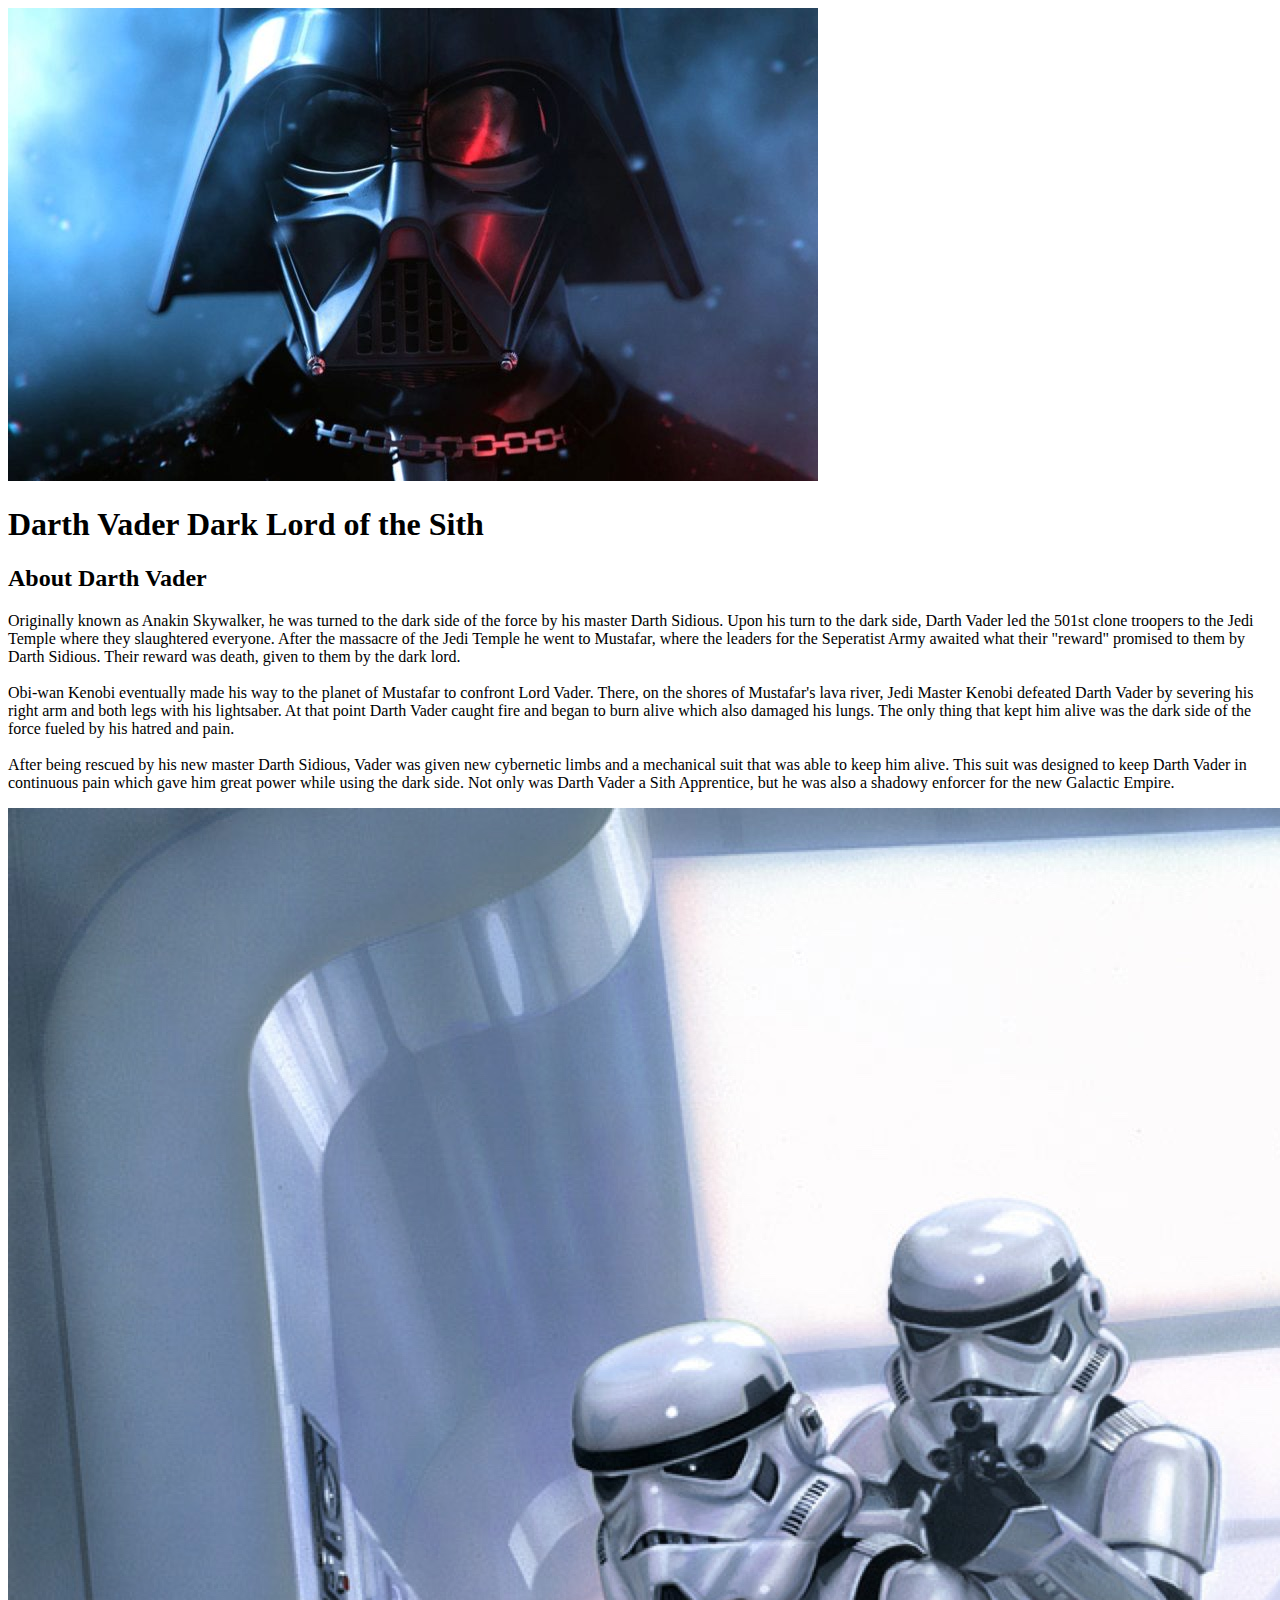
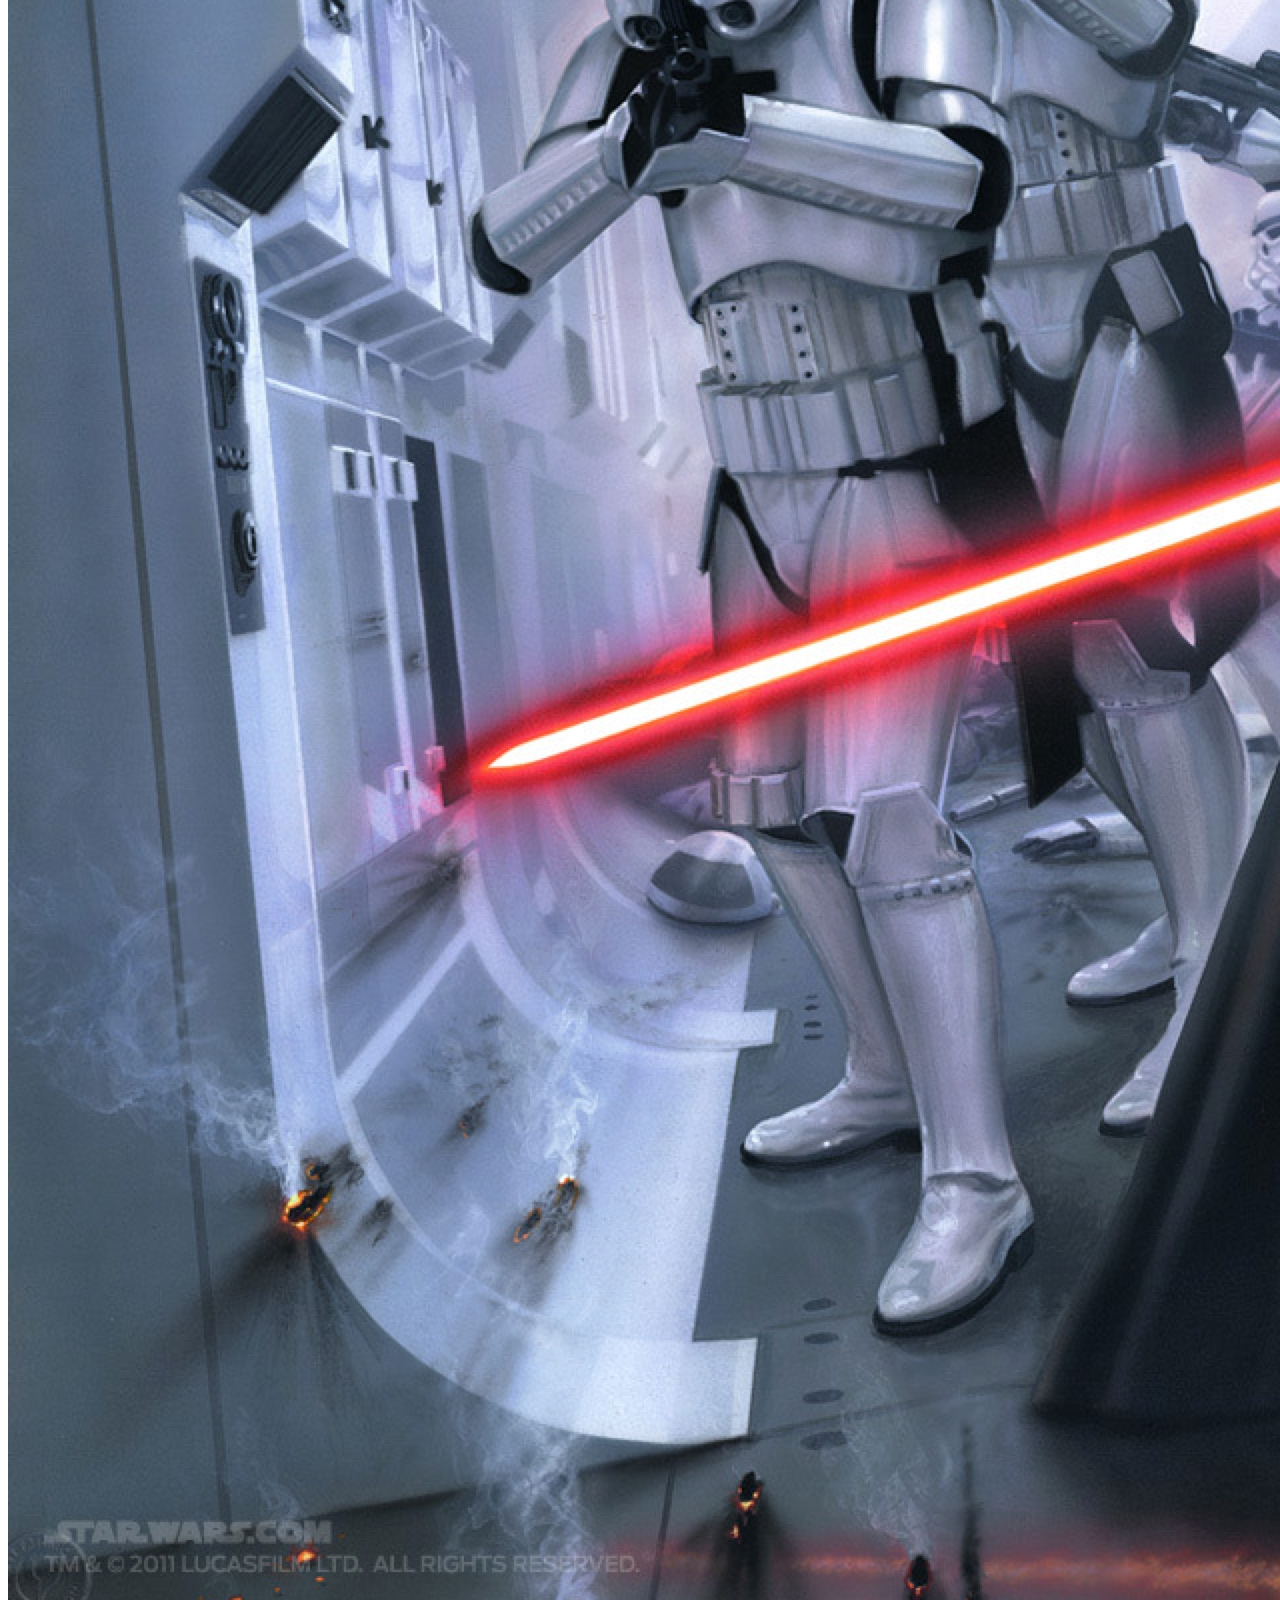
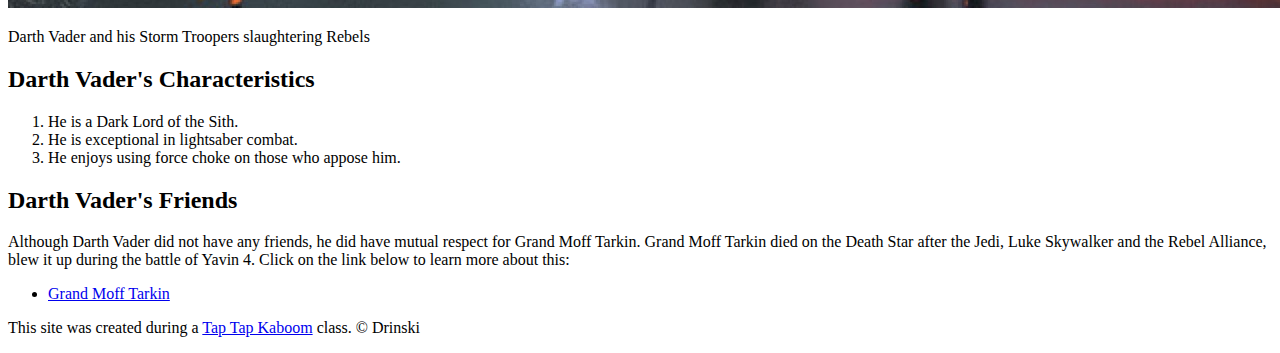
==== index.html @ aaceafe4 "Added our character's index.html file and a few images." ====
<!DOCTYPE html>
<html>
<head>
	<title>Darth Vader</title>
	<link rel="icon" href="img/darth-vader-avatar.jpeg">
</head>
<body>
	<!-- header element -->
	<header>
		<img src="img/darth-vader-avatar.jpeg">
		<h1>Darth Vader Dark Lord of the Sith</h1>
	</header>

	<!-- main element -->
	<main>
		<h2>About Darth Vader</h2>
		<p>Originally known as Anakin Skywalker, he was turned to the dark side of the force by his master Darth Sidious. Upon his turn to the dark side, Darth Vader led the 501st clone troopers to the Jedi Temple where they slaughtered everyone. After the massacre of the Jedi Temple he went to Mustafar, where the leaders for the Seperatist Army awaited what their "reward" promised to them by Darth Sidious. Their reward was death, given to them by the dark lord. <br><br> Obi-wan Kenobi eventually made his way to the planet of Mustafar to confront Lord Vader. There, on the shores of Mustafar's lava river, Jedi Master Kenobi defeated Darth Vader by severing his right arm and both legs with his lightsaber. At that point Darth Vader caught fire and began to burn alive which also damaged his lungs. The only thing that kept him alive was the dark side of the force fueled by his hatred and pain. <br><br> After being rescued by his new master Darth Sidious, Vader was given new cybernetic limbs and a mechanical suit that was able to keep him alive. This suit was designed to keep Darth Vader in continuous pain which gave him great power while using the dark side. Not only was Darth Vader a Sith Apprentice, but he was also a shadowy enforcer for the new Galactic Empire.</p>
		<img src="img/darth-vader-big.jpeg">
		<p>Darth Vader and his Storm Troopers slaughtering Rebels</p>

		<!-- Characteristics -->
		<h2>Darth Vader's Characteristics</h2>
		<ol>
			<li>He is a Dark Lord of the Sith.</li>
			<li>He is exceptional in lightsaber combat.</li>
			<li>He enjoys using force choke on those who appose him.</li>
		</ol>

		<!-- Friends -->
		<h2>Darth Vader's Friends</h2>
		<p>Although Darth Vader did not have any friends, he did have mutual respect for Grand Moff Tarkin. Grand Moff Tarkin died on the Death Star after the Jedi, Luke Skywalker and the Rebel Alliance, blew it up during the battle of Yavin 4. Click on the link below to learn more about this:</p>
		<ul>
			<li><a target="_blank" href="https://youtu.be/3odFDljJhqM">Grand Moff Tarkin</a></li>
		</ul>
	</main>

	<!-- Footer element -->
	<footer>
		<p>This site was created during a <a target="_blank" href="https://taptapkaboom.com">Tap Tap Kaboom</a> class. &copy; Drinski</p>
	</footer>

</body>
</html>
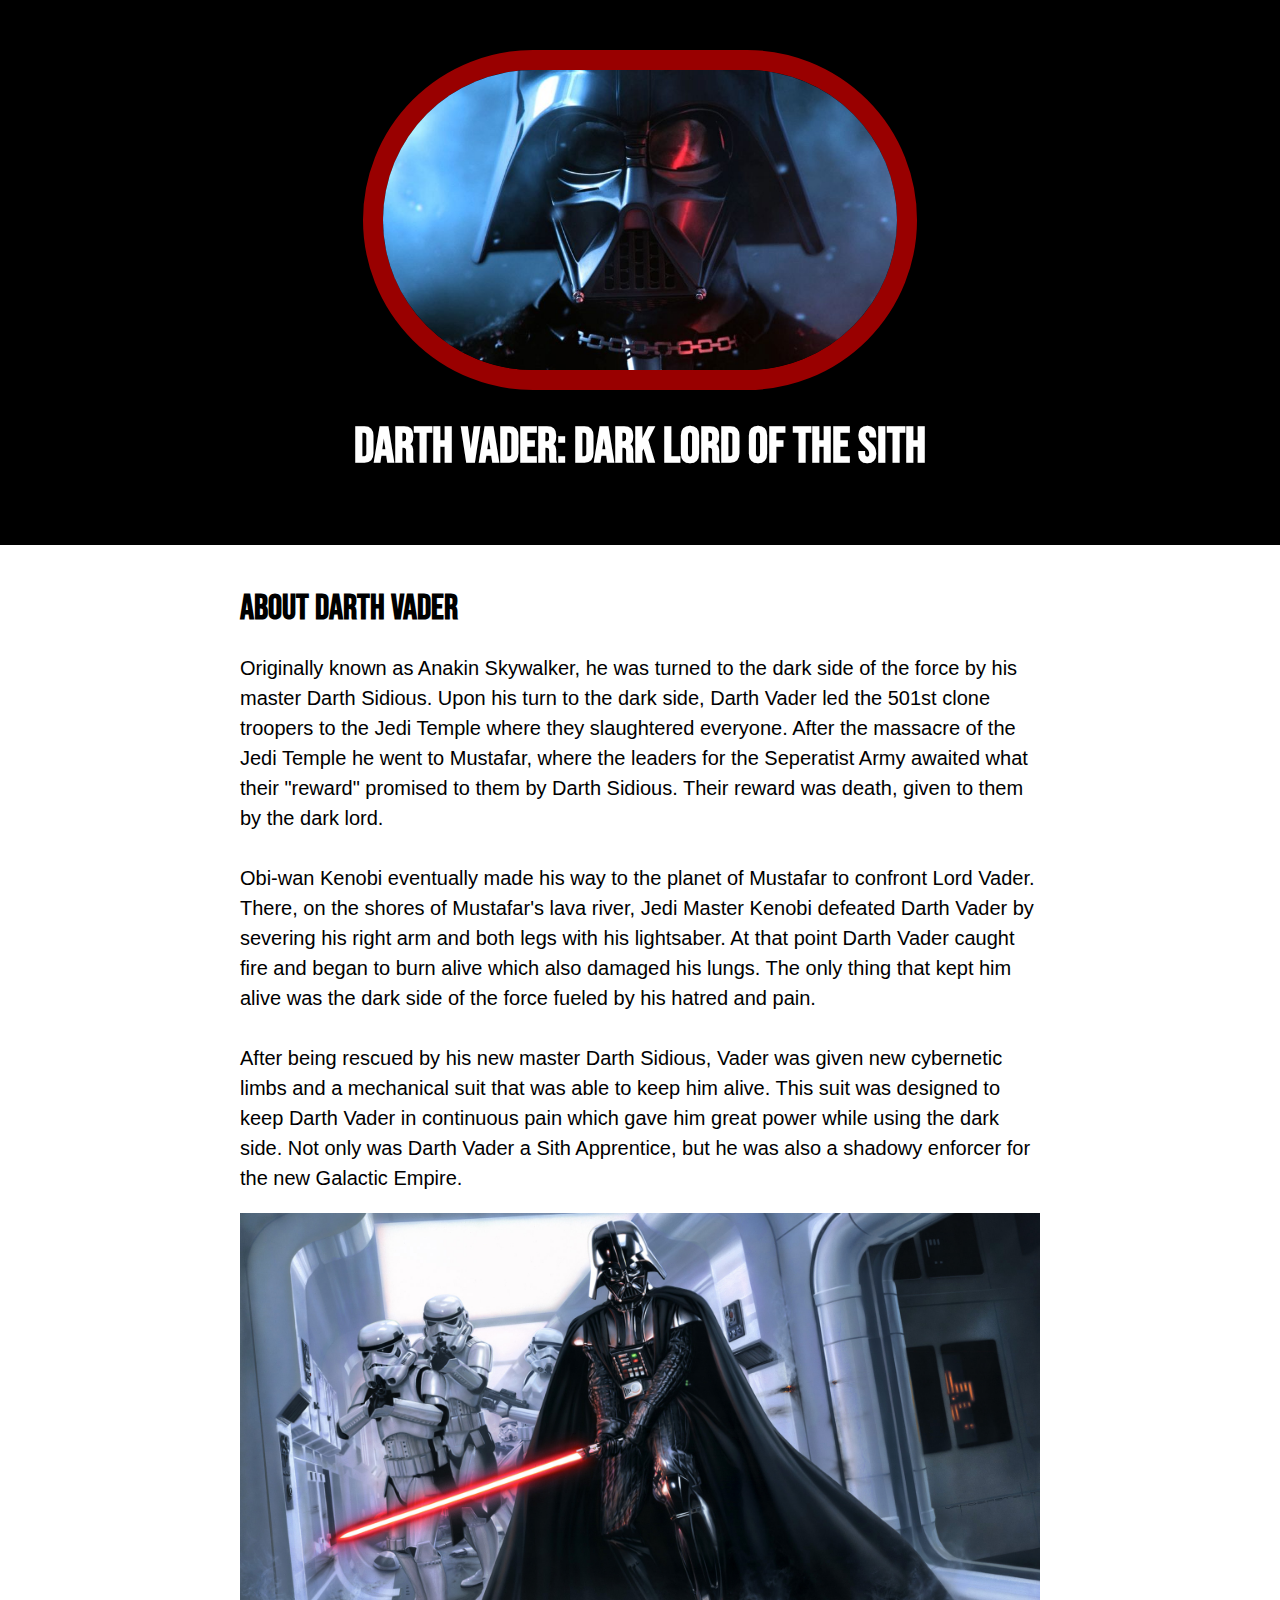
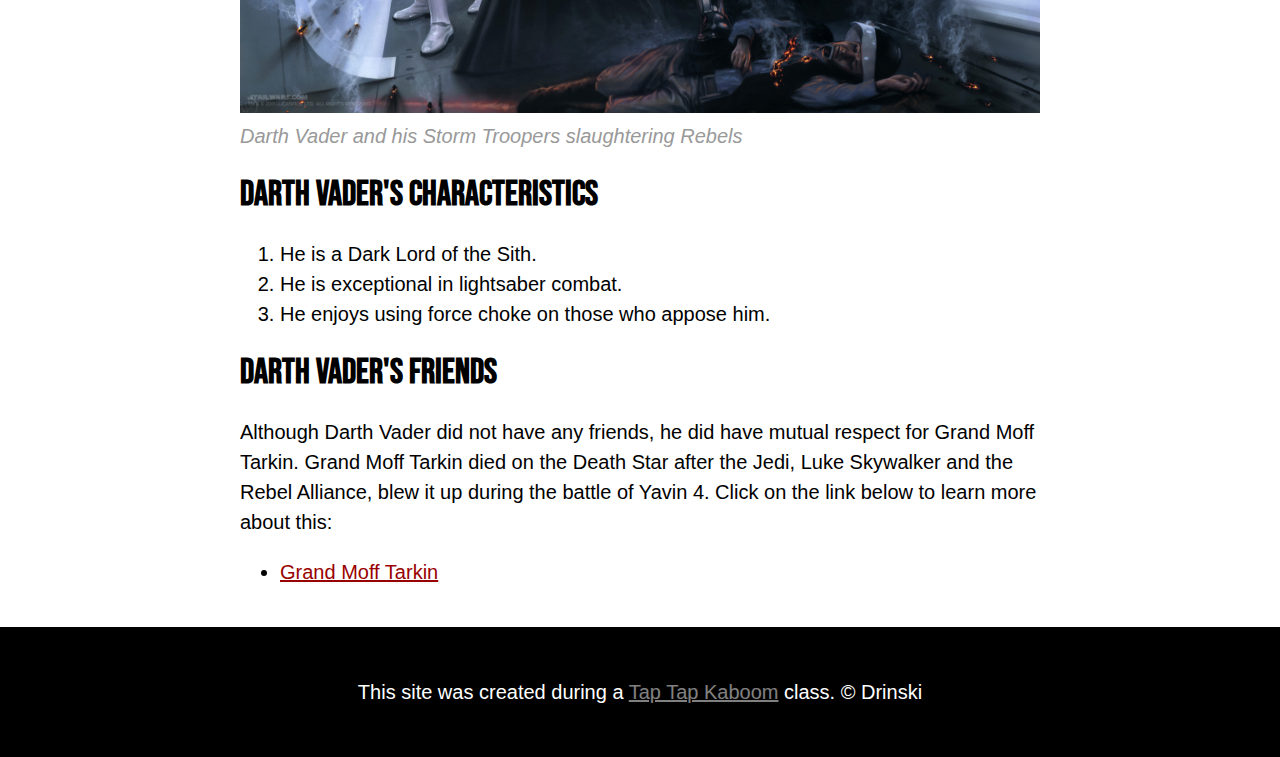
==== commit 66fd64b9: "wrote the css for our character's website and changed some html" ====
--- a/index.html
+++ b/index.html
@@ -3,12 +3,14 @@
 <head>
 	<title>Darth Vader</title>
 	<link rel="icon" href="img/darth-vader-avatar.jpeg">
+	<link href="https://fonts.googleapis.com/css?family=Bebas+Neue&display=swap" rel="stylesheet">
+	<link rel="stylesheet" type="text/css" href="CSS/hero.css">
 </head>
 <body>
 	<!-- header element -->
 	<header>
 		<img src="img/darth-vader-avatar.jpeg">
-		<h1>Darth Vader Dark Lord of the Sith</h1>
+		<h1>Darth Vader: Dark Lord of the Sith</h1>
 	</header>
 
 	<!-- main element -->
@@ -16,7 +18,7 @@
 		<h2>About Darth Vader</h2>
 		<p>Originally known as Anakin Skywalker, he was turned to the dark side of the force by his master Darth Sidious. Upon his turn to the dark side, Darth Vader led the 501st clone troopers to the Jedi Temple where they slaughtered everyone. After the massacre of the Jedi Temple he went to Mustafar, where the leaders for the Seperatist Army awaited what their "reward" promised to them by Darth Sidious. Their reward was death, given to them by the dark lord. <br><br> Obi-wan Kenobi eventually made his way to the planet of Mustafar to confront Lord Vader. There, on the shores of Mustafar's lava river, Jedi Master Kenobi defeated Darth Vader by severing his right arm and both legs with his lightsaber. At that point Darth Vader caught fire and began to burn alive which also damaged his lungs. The only thing that kept him alive was the dark side of the force fueled by his hatred and pain. <br><br> After being rescued by his new master Darth Sidious, Vader was given new cybernetic limbs and a mechanical suit that was able to keep him alive. This suit was designed to keep Darth Vader in continuous pain which gave him great power while using the dark side. Not only was Darth Vader a Sith Apprentice, but he was also a shadowy enforcer for the new Galactic Empire.</p>
 		<img src="img/darth-vader-big.jpeg">
-		<p>Darth Vader and his Storm Troopers slaughtering Rebels</p>
+		<p class="caption">Darth Vader and his Storm Troopers slaughtering Rebels</p>
 
 		<!-- Characteristics -->
 		<h2>Darth Vader's Characteristics</h2>
--- a/CSS/hero.css
+++ b/CSS/hero.css
@@ -0,0 +1,81 @@
+body{
+	margin: 0;
+	font-family: 'helvetica', 'arial', sans-serif;
+	font-size: 20px;
+	line-height: 30px;
+	}
+
+header{
+	background-color: #000000;
+	text-align: center;
+	padding-top: 50px;
+	padding-bottom: 50px;
+}
+
+h1, h2{
+	font-family: 'Bebas Neue', cursive;
+}
+
+header h1{
+	color: white;
+	font-size: 50px;
+}
+
+header img{
+	border-radius: 170px;
+	height: 300px;
+	border: 20px solid #990000;
+}
+
+main{
+	max-width: 800px;
+	margin: 0 auto;
+	padding: 20px;
+}
+
+main img{
+	max-width: 100%;
+}
+
+h2{
+	font-size: 35px;
+	color: #990000
+	margin: 40px 0 10px;
+}
+
+a{
+	color: #990000;
+}
+a:hover{
+	color: white;
+	background-color: #483a94;
+}
+
+footer{
+	background-color: #000000;
+	text-align: center;
+	color: white;
+	padding: 50px;
+}
+
+footer p{
+	margin: 0;
+}
+
+footer a{
+	color: white;
+}
+footer a{
+	opacity: .5;
+	background-color: transparent;
+}
+
+p.caption{
+	color: #999999;
+	font-style: italic;
+	margin-top: 0;
+}
+
+
+
+
